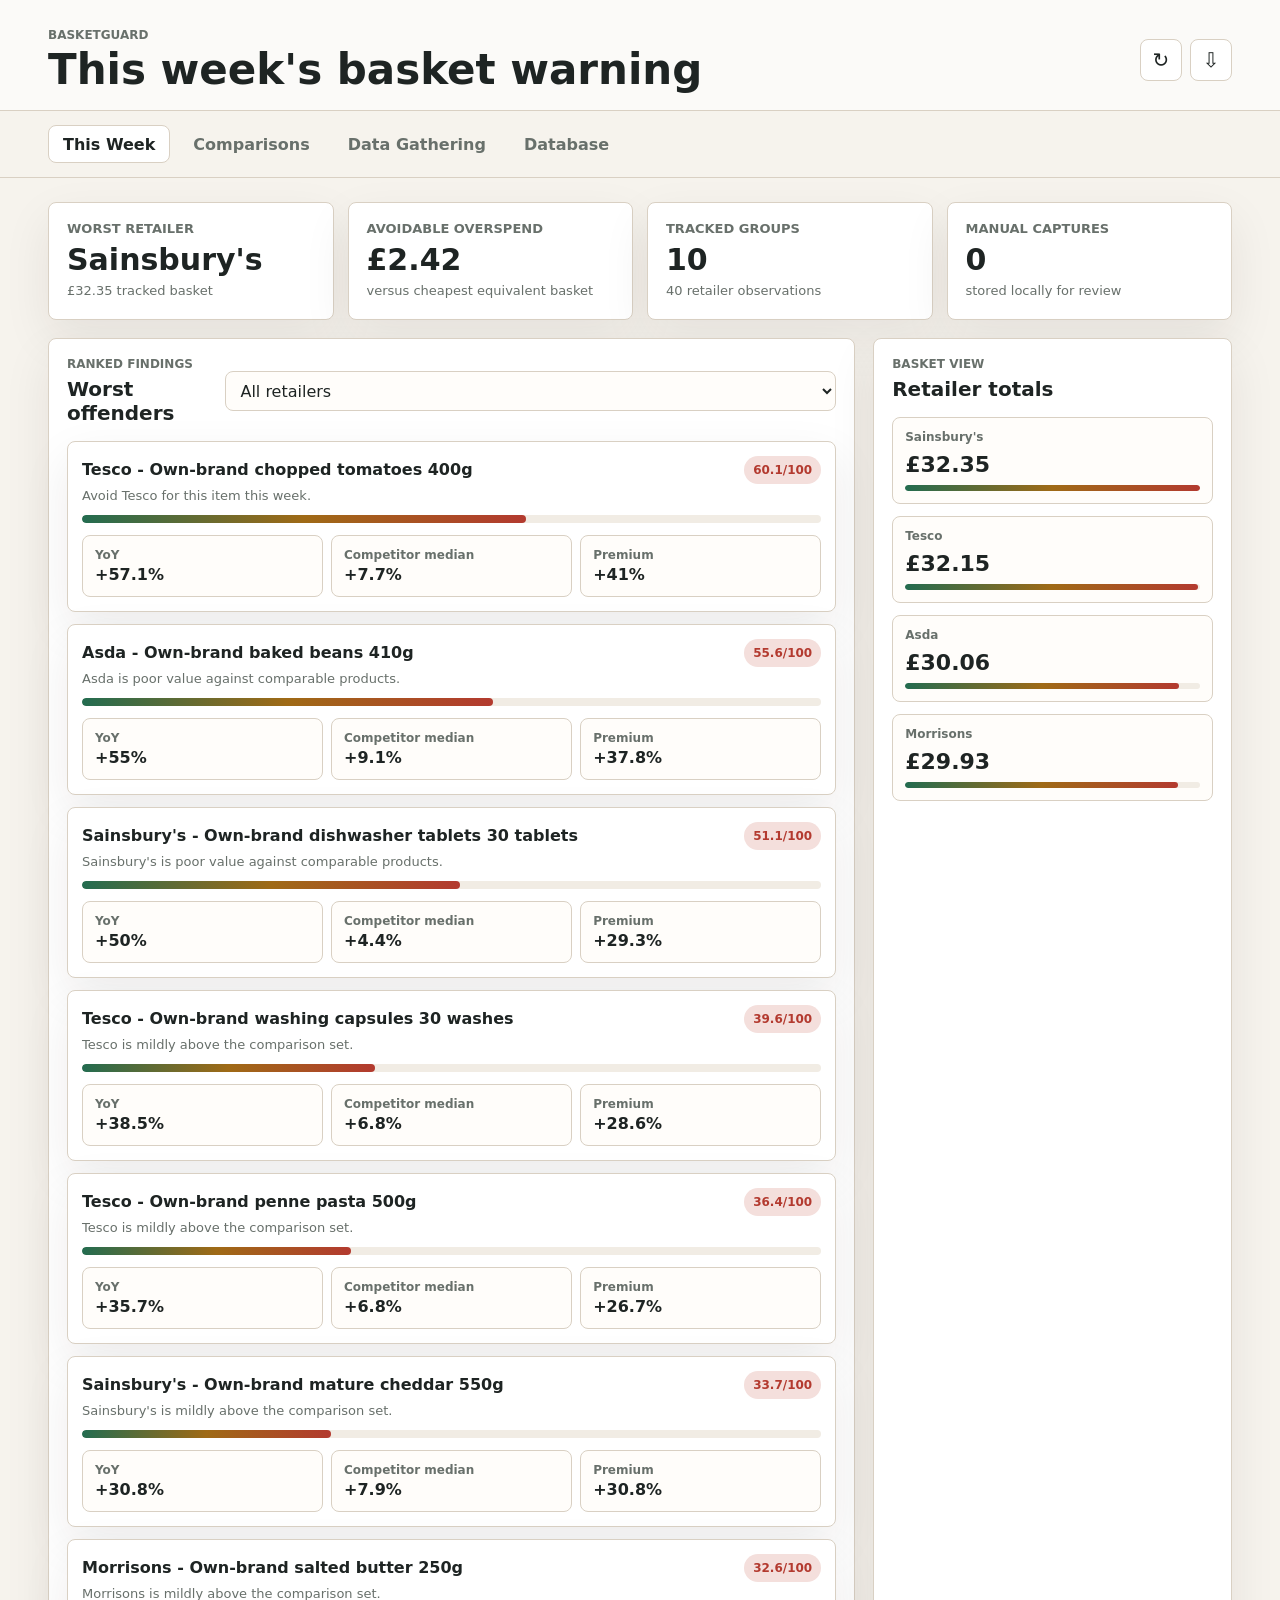
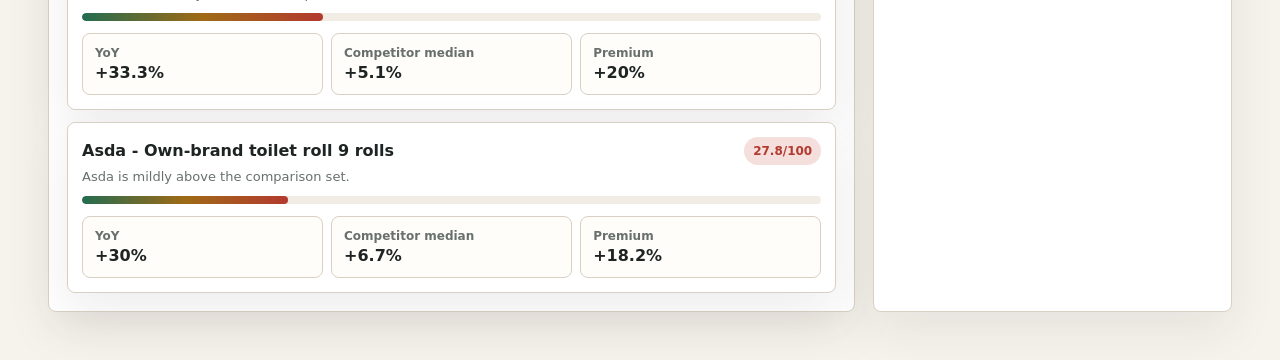
==== apps/web/index.html @ aac9eff2 "Initial BasketGuard prototype" ====
<!doctype html>
<html lang="en">
  <head>
    <meta charset="utf-8" />
    <meta name="viewport" content="width=device-width, initial-scale=1" />
    <title>BasketGuard</title>
    <link rel="stylesheet" href="./styles.css" />
  </head>
  <body>
    <header class="app-header">
      <div>
        <p class="eyebrow">BasketGuard</p>
        <h1>This week's basket warning</h1>
      </div>
      <div class="header-actions" aria-label="Dashboard actions">
        <button class="icon-button" id="refreshButton" type="button" title="Refresh data" aria-label="Refresh data">↻</button>
        <button class="icon-button" id="exportButton" type="button" title="Export manual observations" aria-label="Export manual observations">⇩</button>
      </div>
    </header>

    <nav class="tabs" aria-label="Primary views">
      <button class="tab is-active" type="button" data-view="overview">This Week</button>
      <button class="tab" type="button" data-view="comparisons">Comparisons</button>
      <button class="tab" type="button" data-view="gathering">Data Gathering</button>
      <button class="tab" type="button" data-view="database">Database</button>
    </nav>

    <main>
      <section class="view is-active" id="overview" aria-labelledby="overviewTitle">
        <div class="summary-grid">
          <article class="metric-panel">
            <span class="metric-label">Worst retailer</span>
            <strong id="worstRetailer">-</strong>
            <span id="worstRetailerDetail">-</span>
          </article>
          <article class="metric-panel">
            <span class="metric-label">Avoidable overspend</span>
            <strong id="avoidableOverspend">-</strong>
            <span>versus cheapest equivalent basket</span>
          </article>
          <article class="metric-panel">
            <span class="metric-label">Tracked groups</span>
            <strong id="trackedGroups">-</strong>
            <span id="observationCoverage">-</span>
          </article>
          <article class="metric-panel">
            <span class="metric-label">Manual captures</span>
            <strong id="manualCaptureCount">0</strong>
            <span>stored locally for review</span>
          </article>
        </div>

        <div class="content-grid">
          <section class="panel large-panel" aria-labelledby="overviewTitle">
            <div class="panel-heading">
              <div>
                <p class="eyebrow">Ranked findings</p>
                <h2 id="overviewTitle">Worst offenders</h2>
              </div>
              <select id="retailerFilter" aria-label="Filter retailer">
                <option value="all">All retailers</option>
              </select>
            </div>
            <div id="offenderList" class="offender-list"></div>
          </section>

          <aside class="panel" aria-labelledby="retailerTitle">
            <div class="panel-heading">
              <div>
                <p class="eyebrow">Basket view</p>
                <h2 id="retailerTitle">Retailer totals</h2>
              </div>
            </div>
            <div id="retailerTotals" class="retailer-totals"></div>
          </aside>
        </div>
      </section>

      <section class="view" id="comparisons" aria-labelledby="comparisonTitle">
        <section class="panel">
          <div class="panel-heading">
            <div>
              <p class="eyebrow">Equivalent products</p>
              <h2 id="comparisonTitle">Comparison detail</h2>
            </div>
            <select id="groupSelect" aria-label="Choose product group"></select>
          </div>
          <div class="comparison-split">
            <div id="groupEvidence" class="evidence-stack"></div>
            <div class="table-wrap">
              <table>
                <thead>
                  <tr>
                    <th>Retailer</th>
                    <th>Product</th>
                    <th>Current</th>
                    <th>Unit</th>
                    <th>YoY</th>
                    <th>Premium</th>
                    <th>Score</th>
                    <th>Verdict</th>
                  </tr>
                </thead>
                <tbody id="comparisonRows"></tbody>
              </table>
            </div>
          </div>
        </section>
      </section>

      <section class="view" id="gathering" aria-labelledby="gatheringTitle">
        <div class="content-grid">
          <section class="panel large-panel">
            <div class="panel-heading">
              <div>
                <p class="eyebrow">Manual capture</p>
                <h2 id="gatheringTitle">New price observation</h2>
              </div>
              <span class="status-pill">Local draft</span>
            </div>
            <form id="captureForm" class="capture-form">
              <label>
                Retailer
                <select name="retailer" required></select>
              </label>
              <label>
                Product group
                <select name="groupSlug" required></select>
              </label>
              <label class="span-2">
                Product name
                <input name="productName" type="text" required placeholder="Tesco Chopped Tomatoes 400G" />
              </label>
              <label>
                Shelf price
                <input name="shelfPrice" type="number" min="0" step="0.01" required placeholder="0.55" />
              </label>
              <label>
                Loyalty price
                <input name="loyaltyPrice" type="number" min="0" step="0.01" placeholder="0.50" />
              </label>
              <label>
                Unit price
                <input name="unitPrice" type="number" min="0" step="0.0001" required placeholder="1.375" />
              </label>
              <label>
                Unit basis
                <select name="unitBasis" required>
                  <option value="kg">kg</option>
                  <option value="litre">litre</option>
                  <option value="roll">roll</option>
                  <option value="wash">wash</option>
                  <option value="tablet">tablet</option>
                </select>
              </label>
              <label>
                Pack size value
                <input name="packSizeValue" type="number" min="0" step="0.0001" required placeholder="400" />
              </label>
              <label>
                Pack size unit
                <input name="packSizeUnit" type="text" required placeholder="g" />
              </label>
              <label>
                External product ID
                <input name="externalProductId" type="text" placeholder="123456789" />
              </label>
              <label>
                Postcode context
                <input name="postcodeContext" type="text" placeholder="SW London" />
              </label>
              <label class="span-2">
                Product URL
                <input name="url" type="url" placeholder="https://www.example.com/product" />
              </label>
              <label class="span-2">
                Promotion text
                <input name="promotionText" type="text" placeholder="Clubcard price, Nectar price, rollback" />
              </label>
              <div class="form-actions span-2">
                <button class="primary-button" type="submit">Add observation</button>
                <button class="secondary-button" id="clearFormButton" type="button">Clear</button>
              </div>
            </form>
          </section>

          <aside class="panel">
            <div class="panel-heading">
              <div>
                <p class="eyebrow">Collection queue</p>
                <h2>Capture status</h2>
              </div>
            </div>
            <div id="captureSummary" class="capture-summary"></div>
            <textarea id="exportPreview" readonly aria-label="Manual observation export"></textarea>
          </aside>
        </div>

        <section class="panel">
          <div class="panel-heading">
            <div>
              <p class="eyebrow">Stored drafts</p>
              <h2>Manual observations</h2>
            </div>
            <button class="secondary-button danger" id="clearCapturesButton" type="button">Clear drafts</button>
          </div>
          <div id="manualObservationList" class="manual-list"></div>
        </section>
      </section>

      <section class="view" id="database" aria-labelledby="databaseTitle">
        <section class="panel">
          <div class="panel-heading">
            <div>
              <p class="eyebrow">PostgreSQL model</p>
              <h2 id="databaseTitle">Data gathering database</h2>
            </div>
          </div>
          <div class="schema-grid" id="schemaGrid"></div>
        </section>
      </section>
    </main>

    <template id="offenderTemplate">
      <article class="offender-card">
        <div>
          <div class="offender-title-row">
            <strong class="offender-title"></strong>
            <span class="score-pill"></span>
          </div>
          <p class="offender-meta"></p>
        </div>
        <div class="score-bar" aria-hidden="true"><span></span></div>
        <dl class="evidence-line"></dl>
      </article>
    </template>

    <script src="./app.js"></script>
  </body>
</html>
---- apps/web/styles.css ----
:root {
  --bg: #f6f3ed;
  --surface: #ffffff;
  --surface-muted: #f1ece4;
  --text: #1e2423;
  --muted: #68706b;
  --line: #d9d0c3;
  --green: #236c50;
  --green-soft: #dcebe3;
  --red: #b33a2f;
  --red-soft: #f4dfdc;
  --amber: #9f6a16;
  --amber-soft: #f5e8cf;
  --blue: #285f8f;
  --blue-soft: #dfeaf2;
  --shadow: 0 18px 48px rgba(34, 31, 26, 0.08);
  font-family:
    Inter, ui-sans-serif, system-ui, -apple-system, BlinkMacSystemFont, "Segoe UI",
    sans-serif;
}

* {
  box-sizing: border-box;
}

body {
  margin: 0;
  min-width: 320px;
  background: var(--bg);
  color: var(--text);
}

button,
input,
select,
textarea {
  font: inherit;
}

button {
  cursor: pointer;
}

.app-header {
  display: flex;
  align-items: center;
  justify-content: space-between;
  gap: 24px;
  padding: 28px clamp(16px, 4vw, 48px) 18px;
  border-bottom: 1px solid var(--line);
  background: rgba(255, 255, 255, 0.62);
}

h1,
h2,
p {
  margin: 0;
}

h1 {
  font-size: 42px;
  line-height: 1.05;
  letter-spacing: 0;
}

h2 {
  font-size: 20px;
  line-height: 1.2;
  letter-spacing: 0;
}

.eyebrow {
  margin-bottom: 6px;
  color: var(--muted);
  font-size: 12px;
  font-weight: 800;
  letter-spacing: 0;
  text-transform: uppercase;
}

.header-actions {
  display: flex;
  gap: 8px;
}

.icon-button {
  width: 42px;
  height: 42px;
  border: 1px solid var(--line);
  border-radius: 8px;
  background: var(--surface);
  color: var(--text);
  font-size: 20px;
  line-height: 1;
}

.tabs {
  display: flex;
  gap: 8px;
  overflow-x: auto;
  padding: 14px clamp(16px, 4vw, 48px);
  border-bottom: 1px solid var(--line);
  background: var(--bg);
}

.tab {
  min-height: 38px;
  padding: 0 14px;
  border: 1px solid transparent;
  border-radius: 8px;
  background: transparent;
  color: var(--muted);
  font-weight: 700;
  white-space: nowrap;
}

.tab.is-active {
  border-color: var(--line);
  background: var(--surface);
  color: var(--text);
}

main {
  padding: 24px clamp(16px, 4vw, 48px) 48px;
}

.view {
  display: none;
}

.view.is-active {
  display: block;
}

.summary-grid {
  display: grid;
  grid-template-columns: repeat(4, minmax(0, 1fr));
  gap: 14px;
  margin-bottom: 18px;
}

.metric-panel,
.panel,
.offender-card {
  border: 1px solid var(--line);
  border-radius: 8px;
  background: var(--surface);
  box-shadow: var(--shadow);
}

.metric-panel {
  display: grid;
  gap: 6px;
  min-height: 118px;
  padding: 18px;
}

.metric-panel strong {
  font-size: 30px;
  line-height: 1;
}

.metric-label,
.metric-panel span:last-child {
  color: var(--muted);
  font-size: 13px;
}

.metric-label {
  font-weight: 800;
  text-transform: uppercase;
}

.content-grid {
  display: grid;
  grid-template-columns: minmax(0, 1.8fr) minmax(280px, 0.8fr);
  gap: 18px;
}

.panel {
  padding: 18px;
}

.large-panel {
  min-width: 0;
}

.panel-heading {
  display: flex;
  align-items: center;
  justify-content: space-between;
  gap: 16px;
  margin-bottom: 16px;
}

select,
input,
textarea {
  width: 100%;
  min-height: 40px;
  border: 1px solid var(--line);
  border-radius: 8px;
  background: #fffdfa;
  color: var(--text);
  padding: 8px 10px;
}

textarea {
  min-height: 230px;
  resize: vertical;
  font-family: ui-monospace, "Cascadia Code", Consolas, monospace;
  font-size: 12px;
  line-height: 1.45;
}

.offender-list,
.retailer-totals,
.evidence-stack,
.manual-list,
.capture-summary {
  display: grid;
  gap: 12px;
}

.offender-card {
  display: grid;
  gap: 12px;
  padding: 14px;
}

.offender-title-row {
  display: flex;
  align-items: center;
  justify-content: space-between;
  gap: 12px;
}

.offender-title {
  font-size: 16px;
  line-height: 1.3;
}

.offender-meta {
  margin-top: 4px;
  color: var(--muted);
  font-size: 13px;
}

.score-pill,
.status-pill,
.verdict-pill {
  display: inline-flex;
  align-items: center;
  justify-content: center;
  min-height: 28px;
  padding: 4px 9px;
  border-radius: 999px;
  font-size: 12px;
  font-weight: 800;
  white-space: nowrap;
}

.score-pill {
  background: var(--red-soft);
  color: var(--red);
}

.status-pill {
  background: var(--blue-soft);
  color: var(--blue);
}

.verdict-pill.watch {
  background: var(--amber-soft);
  color: var(--amber);
}

.verdict-pill.avoid {
  background: var(--red-soft);
  color: var(--red);
}

.verdict-pill.normal {
  background: var(--green-soft);
  color: var(--green);
}

.score-bar {
  width: 100%;
  height: 8px;
  overflow: hidden;
  border-radius: 999px;
  background: var(--surface-muted);
}

.score-bar span {
  display: block;
  width: var(--score-width, 0%);
  height: 100%;
  border-radius: inherit;
  background: linear-gradient(90deg, var(--green), var(--amber), var(--red));
}

.evidence-line {
  display: grid;
  grid-template-columns: repeat(3, minmax(0, 1fr));
  gap: 8px;
  margin: 0;
}

.evidence-line div,
.retailer-total,
.evidence-card,
.schema-card,
.manual-item {
  border: 1px solid var(--line);
  border-radius: 8px;
  background: #fffdfa;
  padding: 12px;
}

.evidence-line dt,
.retailer-total span,
.evidence-card span,
.schema-card span,
.manual-item span {
  display: block;
  color: var(--muted);
  font-size: 12px;
  font-weight: 700;
}

.evidence-line dd {
  margin: 3px 0 0;
  font-weight: 800;
}

.retailer-total {
  display: grid;
  gap: 8px;
}

.retailer-total strong {
  font-size: 22px;
}

.retailer-total .score-bar {
  height: 6px;
}

.comparison-split {
  display: grid;
  grid-template-columns: minmax(240px, 0.45fr) minmax(0, 1fr);
  gap: 18px;
}

.table-wrap {
  overflow-x: auto;
}

table {
  width: 100%;
  min-width: 820px;
  border-collapse: collapse;
}

th,
td {
  padding: 11px 10px;
  border-bottom: 1px solid var(--line);
  text-align: left;
  vertical-align: top;
}

th {
  color: var(--muted);
  font-size: 12px;
  text-transform: uppercase;
}

td {
  font-size: 14px;
}

.capture-form {
  display: grid;
  grid-template-columns: repeat(2, minmax(0, 1fr));
  gap: 14px;
}

label {
  display: grid;
  gap: 6px;
  color: var(--muted);
  font-size: 13px;
  font-weight: 700;
}

.span-2 {
  grid-column: span 2;
}

.form-actions {
  display: flex;
  gap: 10px;
}

.primary-button,
.secondary-button {
  min-height: 40px;
  border-radius: 8px;
  padding: 0 14px;
  font-weight: 800;
}

.primary-button {
  border: 1px solid var(--green);
  background: var(--green);
  color: white;
}

.secondary-button {
  border: 1px solid var(--line);
  background: var(--surface);
  color: var(--text);
}

.danger {
  color: var(--red);
}

.schema-grid {
  display: grid;
  grid-template-columns: repeat(3, minmax(0, 1fr));
  gap: 14px;
}

.schema-card {
  display: grid;
  gap: 8px;
}

.schema-card strong {
  font-size: 16px;
}

.schema-card code {
  color: var(--blue);
  font-size: 12px;
}

.manual-item {
  display: grid;
  gap: 6px;
}

@media (max-width: 1040px) {
  .summary-grid,
  .schema-grid {
    grid-template-columns: repeat(2, minmax(0, 1fr));
  }

  .content-grid,
  .comparison-split {
    grid-template-columns: 1fr;
  }
}

@media (max-width: 640px) {
  h1 {
    font-size: 30px;
  }

  .app-header {
    align-items: flex-start;
    flex-direction: column;
  }

  .summary-grid,
  .schema-grid,
  .capture-form,
  .evidence-line {
    grid-template-columns: 1fr;
  }

  .span-2 {
    grid-column: span 1;
  }

  .panel-heading,
  .offender-title-row,
  .form-actions {
    align-items: stretch;
    flex-direction: column;
  }
}
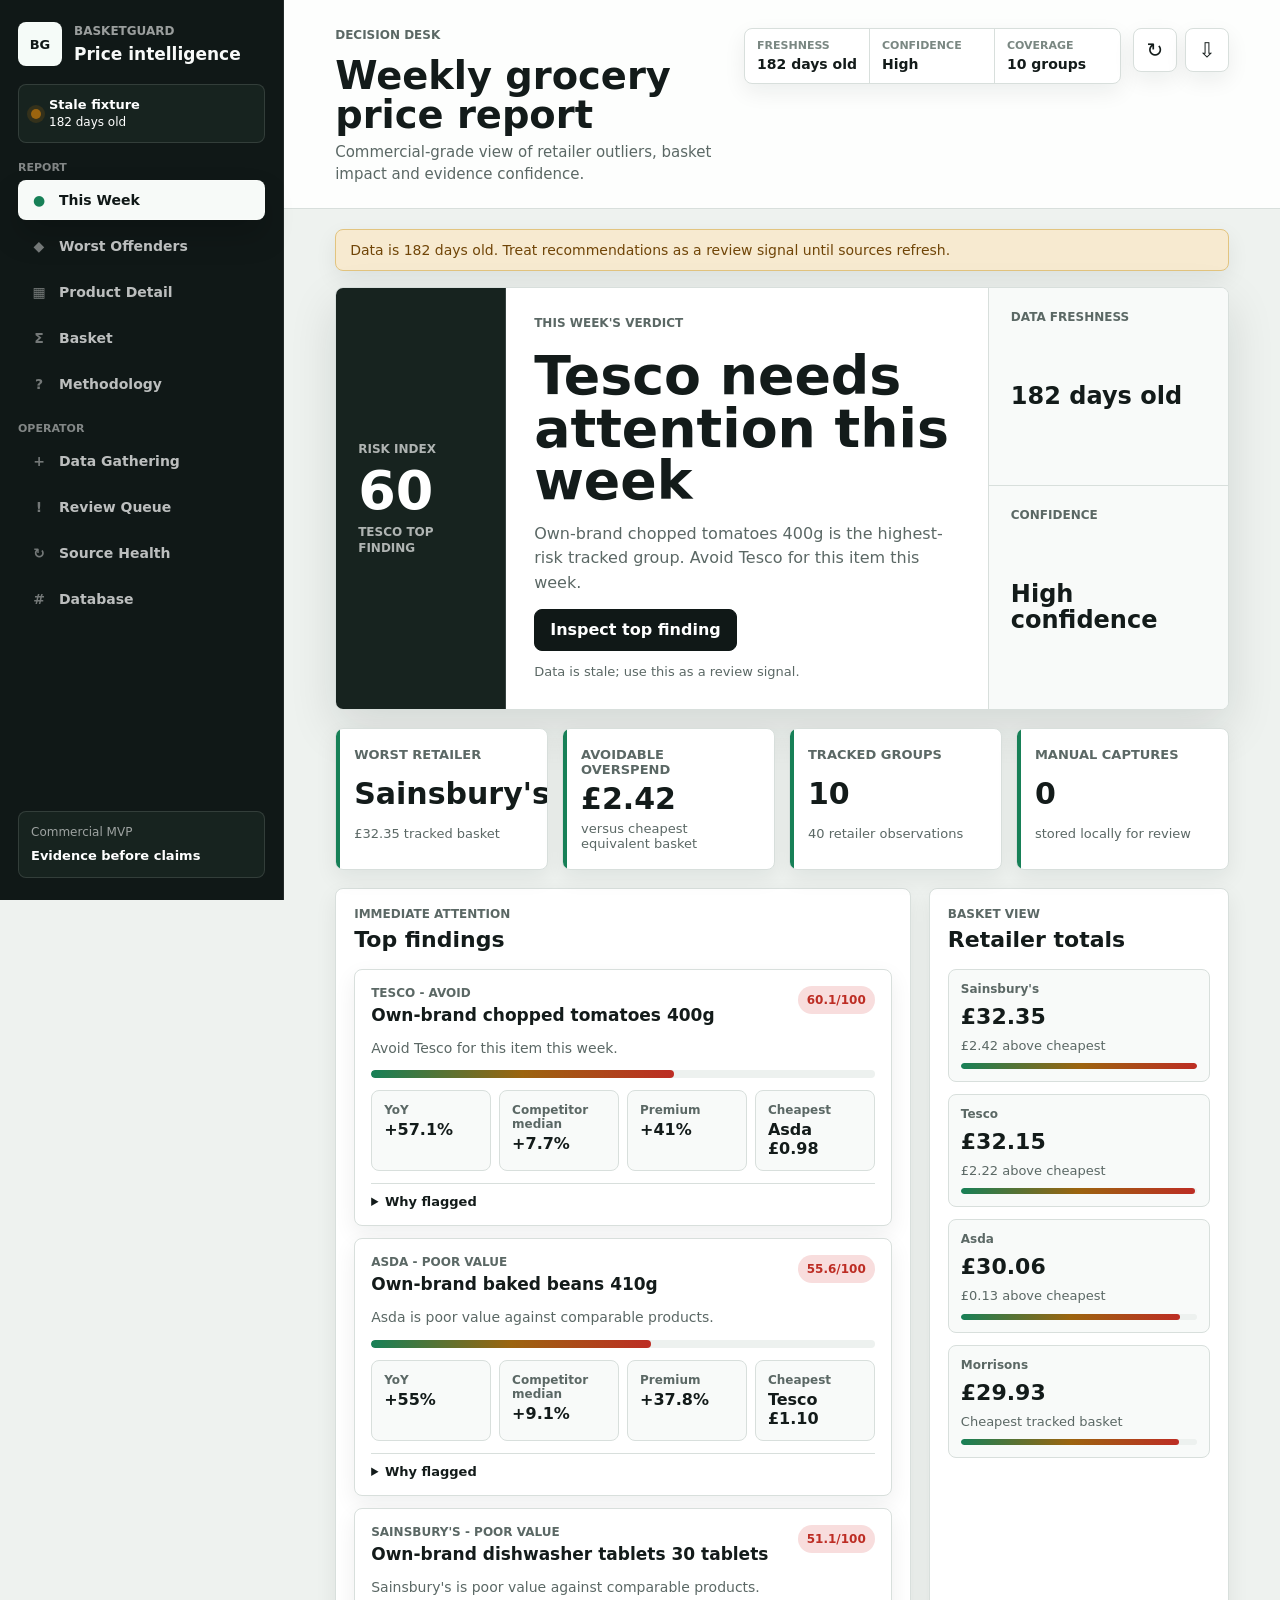
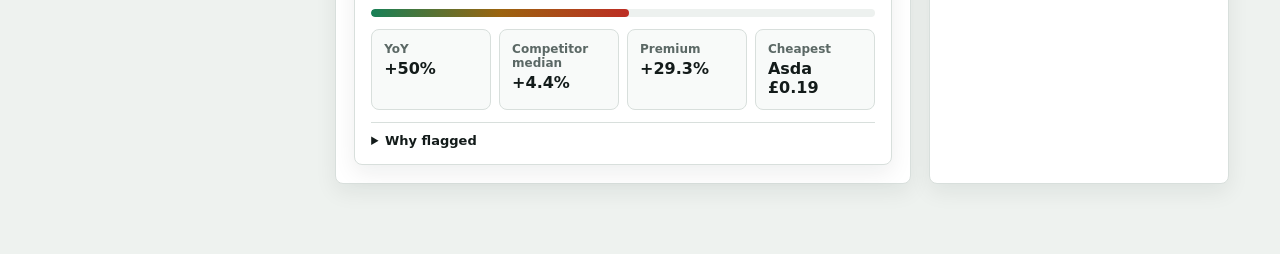
==== commit 47cc2ff1: "BAS-80 professionalise MVP web UI" ====
--- a/apps/web/index.html
+++ b/apps/web/index.html
@@ -7,231 +7,445 @@
     <link rel="stylesheet" href="./styles.css" />
   </head>
   <body>
-    <header class="app-header">
-      <div>
-        <p class="eyebrow">BasketGuard</p>
-        <h1>This week's basket warning</h1>
-      </div>
-      <div class="header-actions" aria-label="Dashboard actions">
-        <button class="icon-button" id="refreshButton" type="button" title="Refresh data" aria-label="Refresh data">↻</button>
-        <button class="icon-button" id="exportButton" type="button" title="Export manual observations" aria-label="Export manual observations">⇩</button>
-      </div>
-    </header>
-
-    <nav class="tabs" aria-label="Primary views">
-      <button class="tab is-active" type="button" data-view="overview">This Week</button>
-      <button class="tab" type="button" data-view="comparisons">Comparisons</button>
-      <button class="tab" type="button" data-view="gathering">Data Gathering</button>
-      <button class="tab" type="button" data-view="database">Database</button>
-    </nav>
-
-    <main>
-      <section class="view is-active" id="overview" aria-labelledby="overviewTitle">
-        <div class="summary-grid">
-          <article class="metric-panel">
-            <span class="metric-label">Worst retailer</span>
-            <strong id="worstRetailer">-</strong>
-            <span id="worstRetailerDetail">-</span>
-          </article>
-          <article class="metric-panel">
-            <span class="metric-label">Avoidable overspend</span>
-            <strong id="avoidableOverspend">-</strong>
-            <span>versus cheapest equivalent basket</span>
-          </article>
-          <article class="metric-panel">
-            <span class="metric-label">Tracked groups</span>
-            <strong id="trackedGroups">-</strong>
-            <span id="observationCoverage">-</span>
-          </article>
-          <article class="metric-panel">
-            <span class="metric-label">Manual captures</span>
-            <strong id="manualCaptureCount">0</strong>
-            <span>stored locally for review</span>
-          </article>
+    <div class="app-shell">
+      <aside class="side-rail" aria-label="BasketGuard navigation">
+        <div class="rail-brand">
+          <span class="brand-mark" aria-hidden="true">BG</span>
+          <div>
+            <p class="eyebrow">BasketGuard</p>
+            <strong>Price intelligence</strong>
+          </div>
         </div>
 
-        <div class="content-grid">
-          <section class="panel large-panel" aria-labelledby="overviewTitle">
+        <div class="rail-status" aria-label="Current report state">
+          <span class="status-dot" aria-hidden="true"></span>
+          <div>
+            <strong id="railStatusLabel">Fixture report</strong>
+            <span id="railStatusDetail">Loading evidence</span>
+          </div>
+        </div>
+
+        <nav class="nav-shell">
+          <div class="nav-group" aria-label="Consumer report views" role="tablist">
+            <span class="nav-label">Report</span>
+            <button class="tab is-active" type="button" role="tab" data-view="overview" aria-controls="overview" aria-selected="true"><span aria-hidden="true">●</span> This Week</button>
+            <button class="tab" type="button" role="tab" data-view="offenders" aria-controls="offenders" aria-selected="false"><span aria-hidden="true">◆</span> Worst Offenders</button>
+            <button class="tab" type="button" role="tab" data-view="comparisons" aria-controls="comparisons" aria-selected="false"><span aria-hidden="true">▦</span> Product Detail</button>
+            <button class="tab" type="button" role="tab" data-view="basket" aria-controls="basket" aria-selected="false"><span aria-hidden="true">Σ</span> Basket</button>
+            <button class="tab" type="button" role="tab" data-view="methodology" aria-controls="methodology" aria-selected="false"><span aria-hidden="true">?</span> Methodology</button>
+          </div>
+          <div class="nav-group operator-nav" aria-label="Operator views" role="tablist">
+            <span class="nav-label">Operator</span>
+            <button class="tab" type="button" role="tab" data-view="gathering" aria-controls="gathering" aria-selected="false"><span aria-hidden="true">+</span> Data Gathering</button>
+            <button class="tab" type="button" role="tab" data-view="review" aria-controls="review" aria-selected="false"><span aria-hidden="true">!</span> Review Queue</button>
+            <button class="tab" type="button" role="tab" data-view="health" aria-controls="health" aria-selected="false"><span aria-hidden="true">↻</span> Source Health</button>
+            <button class="tab" type="button" role="tab" data-view="database" aria-controls="database" aria-selected="false"><span aria-hidden="true">#</span> Database</button>
+          </div>
+        </nav>
+
+        <div class="rail-footer">
+          <span>Commercial MVP</span>
+          <strong>Evidence before claims</strong>
+        </div>
+      </aside>
+
+      <div class="workspace">
+        <header class="app-header">
+          <div class="page-title">
+            <p class="eyebrow">Decision desk</p>
+            <h1>Weekly grocery price report</h1>
+            <p>Commercial-grade view of retailer outliers, basket impact and evidence confidence.</p>
+          </div>
+          <div class="header-command">
+            <div class="header-metrics" aria-label="Report summary">
+              <div>
+                <span>Freshness</span>
+                <strong id="headerFreshness">-</strong>
+              </div>
+              <div>
+                <span>Confidence</span>
+                <strong id="headerConfidence">-</strong>
+              </div>
+              <div>
+                <span>Coverage</span>
+                <strong id="headerCoverage">-</strong>
+              </div>
+            </div>
+            <div class="header-actions" aria-label="Dashboard actions">
+              <button class="icon-button" id="refreshButton" type="button" title="Refresh data" aria-label="Refresh data">
+                <span aria-hidden="true">&#8635;</span>
+              </button>
+              <button
+                class="icon-button"
+                id="exportButton"
+                type="button"
+                title="Export manual observations"
+                aria-label="Export manual observations"
+              >
+                <span aria-hidden="true">&#8681;</span>
+              </button>
+            </div>
+          </div>
+        </header>
+
+      <main>
+        <div id="statusBanner" class="status-banner" role="status"></div>
+
+        <section class="view is-active" id="overview" aria-labelledby="overviewTitle">
+          <section class="verdict-panel" aria-labelledby="overviewTitle">
+            <div class="risk-gauge" aria-label="Top finding risk score">
+              <span class="risk-label">Risk index</span>
+              <strong id="riskIndex">-</strong>
+              <span id="riskIndexDetail">Loading top finding</span>
+            </div>
+            <div class="verdict-copy">
+              <p class="eyebrow">This week's verdict</p>
+              <h2 id="overviewTitle"><span id="weeklyVerdict">Loading report</span></h2>
+              <p id="weeklyVerdictDetail" class="lede">Checking the latest fixture-backed price observations.</p>
+              <div class="verdict-actions">
+                <button class="primary-button" id="inspectTopFindingButton" type="button">Inspect top finding</button>
+                <span id="verdictCaveat" class="small-note">Evidence-backed comparison across tracked groups.</span>
+              </div>
+            </div>
+            <div class="verdict-aside" aria-label="Report evidence summary">
+              <div>
+                <span>Data freshness</span>
+                <strong id="dataFreshness">-</strong>
+              </div>
+              <div>
+                <span>Confidence</span>
+                <strong id="confidenceBand">-</strong>
+              </div>
+            </div>
+          </section>
+
+          <div class="summary-grid">
+            <article class="metric-panel">
+              <span class="metric-label">Worst retailer</span>
+              <strong id="worstRetailer">-</strong>
+              <span id="worstRetailerDetail">-</span>
+            </article>
+            <article class="metric-panel">
+              <span class="metric-label">Avoidable overspend</span>
+              <strong id="avoidableOverspend">-</strong>
+              <span>versus cheapest equivalent basket</span>
+            </article>
+            <article class="metric-panel">
+              <span class="metric-label">Tracked groups</span>
+              <strong id="trackedGroups">-</strong>
+              <span id="observationCoverage">-</span>
+            </article>
+            <article class="metric-panel">
+              <span class="metric-label">Manual captures</span>
+              <strong id="manualCaptureCount">0</strong>
+              <span>stored locally for review</span>
+            </article>
+          </div>
+
+          <div class="content-grid">
+            <section class="panel large-panel" aria-labelledby="topFindingsTitle">
+              <div class="panel-heading">
+                <div>
+                  <p class="eyebrow">Immediate attention</p>
+                  <h2 id="topFindingsTitle">Top findings</h2>
+                </div>
+              </div>
+              <div id="topFindingsList" class="offender-list"></div>
+            </section>
+
+            <aside class="panel" aria-labelledby="retailerTitle">
+              <div class="panel-heading">
+                <div>
+                  <p class="eyebrow">Basket view</p>
+                  <h2 id="retailerTitle">Retailer totals</h2>
+                </div>
+              </div>
+              <div id="retailerTotals" class="retailer-totals"></div>
+            </aside>
+          </div>
+        </section>
+
+        <section class="view" id="offenders" aria-labelledby="offendersTitle">
+          <section class="panel">
             <div class="panel-heading">
               <div>
                 <p class="eyebrow">Ranked findings</p>
-                <h2 id="overviewTitle">Worst offenders</h2>
-              </div>
-              <select id="retailerFilter" aria-label="Filter retailer">
-                <option value="all">All retailers</option>
-              </select>
-            </div>
-            <div id="offenderList" class="offender-list"></div>
-          </section>
-
-          <aside class="panel" aria-labelledby="retailerTitle">
-            <div class="panel-heading">
-              <div>
-                <p class="eyebrow">Basket view</p>
-                <h2 id="retailerTitle">Retailer totals</h2>
-              </div>
-            </div>
-            <div id="retailerTotals" class="retailer-totals"></div>
-          </aside>
-        </div>
-      </section>
-
-      <section class="view" id="comparisons" aria-labelledby="comparisonTitle">
-        <section class="panel">
-          <div class="panel-heading">
-            <div>
-              <p class="eyebrow">Equivalent products</p>
-              <h2 id="comparisonTitle">Comparison detail</h2>
-            </div>
-            <select id="groupSelect" aria-label="Choose product group"></select>
-          </div>
-          <div class="comparison-split">
-            <div id="groupEvidence" class="evidence-stack"></div>
-            <div class="table-wrap">
-              <table>
-                <thead>
-                  <tr>
-                    <th>Retailer</th>
-                    <th>Product</th>
-                    <th>Current</th>
-                    <th>Unit</th>
-                    <th>YoY</th>
-                    <th>Premium</th>
-                    <th>Score</th>
-                    <th>Verdict</th>
-                  </tr>
-                </thead>
-                <tbody id="comparisonRows"></tbody>
-              </table>
-            </div>
-          </div>
-        </section>
-      </section>
-
-      <section class="view" id="gathering" aria-labelledby="gatheringTitle">
-        <div class="content-grid">
-          <section class="panel large-panel">
-            <div class="panel-heading">
-              <div>
-                <p class="eyebrow">Manual capture</p>
-                <h2 id="gatheringTitle">New price observation</h2>
-              </div>
-              <span class="status-pill">Local draft</span>
-            </div>
-            <form id="captureForm" class="capture-form">
-              <label>
-                Retailer
-                <select name="retailer" required></select>
-              </label>
-              <label>
-                Product group
-                <select name="groupSlug" required></select>
-              </label>
-              <label class="span-2">
-                Product name
-                <input name="productName" type="text" required placeholder="Tesco Chopped Tomatoes 400G" />
-              </label>
-              <label>
-                Shelf price
-                <input name="shelfPrice" type="number" min="0" step="0.01" required placeholder="0.55" />
-              </label>
-              <label>
-                Loyalty price
-                <input name="loyaltyPrice" type="number" min="0" step="0.01" placeholder="0.50" />
-              </label>
-              <label>
-                Unit price
-                <input name="unitPrice" type="number" min="0" step="0.0001" required placeholder="1.375" />
-              </label>
-              <label>
-                Unit basis
-                <select name="unitBasis" required>
-                  <option value="kg">kg</option>
-                  <option value="litre">litre</option>
-                  <option value="roll">roll</option>
-                  <option value="wash">wash</option>
-                  <option value="tablet">tablet</option>
+                <h2 id="offendersTitle">Worst offenders</h2>
+              </div>
+              <label class="compact-field">
+                <span>Retailer</span>
+                <select id="retailerFilter" aria-label="Filter retailer">
+                  <option value="all">All retailers</option>
                 </select>
               </label>
-              <label>
-                Pack size value
-                <input name="packSizeValue" type="number" min="0" step="0.0001" required placeholder="400" />
+            </div>
+            <div id="offenderList" class="offender-list"></div>
+          </section>
+        </section>
+
+        <section class="view" id="comparisons" aria-labelledby="comparisonTitle">
+          <section class="panel">
+            <div class="panel-heading">
+              <div>
+                <p class="eyebrow">Equivalent products</p>
+                <h2 id="comparisonTitle">Product detail</h2>
+              </div>
+              <label class="compact-field">
+                <span>Product group</span>
+                <select id="groupSelect" aria-label="Choose product group"></select>
               </label>
-              <label>
-                Pack size unit
-                <input name="packSizeUnit" type="text" required placeholder="g" />
-              </label>
-              <label>
-                External product ID
-                <input name="externalProductId" type="text" placeholder="123456789" />
-              </label>
-              <label>
-                Postcode context
-                <input name="postcodeContext" type="text" placeholder="SW London" />
-              </label>
-              <label class="span-2">
-                Product URL
-                <input name="url" type="url" placeholder="https://www.example.com/product" />
-              </label>
-              <label class="span-2">
-                Promotion text
-                <input name="promotionText" type="text" placeholder="Clubcard price, Nectar price, rollback" />
-              </label>
-              <div class="form-actions span-2">
-                <button class="primary-button" type="submit">Add observation</button>
-                <button class="secondary-button" id="clearFormButton" type="button">Clear</button>
-              </div>
-            </form>
-          </section>
-
-          <aside class="panel">
-            <div class="panel-heading">
-              <div>
-                <p class="eyebrow">Collection queue</p>
-                <h2>Capture status</h2>
-              </div>
-            </div>
-            <div id="captureSummary" class="capture-summary"></div>
-            <textarea id="exportPreview" readonly aria-label="Manual observation export"></textarea>
-          </aside>
-        </div>
-
-        <section class="panel">
-          <div class="panel-heading">
-            <div>
-              <p class="eyebrow">Stored drafts</p>
-              <h2>Manual observations</h2>
-            </div>
-            <button class="secondary-button danger" id="clearCapturesButton" type="button">Clear drafts</button>
-          </div>
-          <div id="manualObservationList" class="manual-list"></div>
-        </section>
-      </section>
-
-      <section class="view" id="database" aria-labelledby="databaseTitle">
-        <section class="panel">
-          <div class="panel-heading">
-            <div>
-              <p class="eyebrow">PostgreSQL model</p>
-              <h2 id="databaseTitle">Data gathering database</h2>
-            </div>
-          </div>
-          <div class="schema-grid" id="schemaGrid"></div>
-        </section>
-      </section>
-    </main>
+            </div>
+            <div class="comparison-split">
+              <div class="detail-stack">
+                <div id="groupSummary" class="detail-summary"></div>
+                <div id="groupEvidence" class="evidence-stack"></div>
+              </div>
+              <div class="table-wrap">
+                <table>
+                  <thead>
+                    <tr>
+                      <th>Retailer</th>
+                      <th>Product</th>
+                      <th>Shelf</th>
+                      <th>Pack</th>
+                      <th>Unit</th>
+                      <th>Loyalty</th>
+                      <th>YoY</th>
+                      <th>Premium</th>
+                      <th>Score</th>
+                      <th>Verdict</th>
+                    </tr>
+                  </thead>
+                  <tbody id="comparisonRows"></tbody>
+                </table>
+              </div>
+            </div>
+          </section>
+        </section>
+
+        <section class="view" id="basket" aria-labelledby="basketTitle">
+          <div class="content-grid">
+            <section class="panel large-panel">
+              <div class="panel-heading">
+                <div>
+                  <p class="eyebrow">Tracked basket</p>
+                  <h2 id="basketTitle">Basket comparison</h2>
+                </div>
+              </div>
+              <div id="basketRoute" class="route-stack"></div>
+              <div class="table-wrap compact-table">
+                <table>
+                  <thead>
+                    <tr>
+                      <th>Retailer</th>
+                      <th>Coverage</th>
+                      <th>Missing groups</th>
+                      <th>Basket total</th>
+                      <th>Caveat</th>
+                    </tr>
+                  </thead>
+                  <tbody id="basketCoverageRows"></tbody>
+                </table>
+              </div>
+            </section>
+            <aside class="panel">
+              <div class="panel-heading">
+                <div>
+                  <p class="eyebrow">Retailer totals</p>
+                  <h2>All retailers</h2>
+                </div>
+              </div>
+              <div id="basketRetailerTotals" class="retailer-totals"></div>
+            </aside>
+          </div>
+        </section>
+
+        <section class="view" id="methodology" aria-labelledby="methodologyTitle">
+          <section class="panel">
+            <div class="panel-heading">
+              <div>
+                <p class="eyebrow">Trust model</p>
+                <h2 id="methodologyTitle">Methodology</h2>
+              </div>
+            </div>
+            <div class="method-grid">
+              <article class="method-card">
+                <strong>Comparable products first</strong>
+                <p>BasketGuard compares products inside defined equivalence groups, not broad supermarket categories.</p>
+              </article>
+              <article class="method-card">
+                <strong>Unit price is the anchor</strong>
+                <p>Shelf price, pack size and unit basis stay visible so large packs and loyalty pricing do not hide the comparison.</p>
+              </article>
+              <article class="method-card">
+                <strong>Scores need evidence</strong>
+                <p>Offender scores combine retailer-specific movement and current premium, then show the evidence behind the verdict.</p>
+              </article>
+              <article class="method-card">
+                <strong>Caveats stay visible</strong>
+                <p>Missing, stale or low-confidence data should reduce certainty instead of becoming a stronger claim.</p>
+              </article>
+            </div>
+          </section>
+        </section>
+
+        <section class="view" id="gathering" aria-labelledby="gatheringTitle">
+          <div class="content-grid">
+            <section class="panel large-panel">
+              <div class="panel-heading">
+                <div>
+                  <p class="eyebrow">Manual capture</p>
+                  <h2 id="gatheringTitle">New price observation</h2>
+                </div>
+                <span class="status-pill info">Local draft</span>
+              </div>
+              <form id="captureForm" class="capture-form">
+                <label>
+                  Retailer
+                  <select name="retailer" required></select>
+                </label>
+                <label>
+                  Product group
+                  <select name="groupSlug" required></select>
+                </label>
+                <label class="span-2">
+                  Product name
+                  <input name="productName" type="text" required placeholder="Tesco Chopped Tomatoes 400G" />
+                </label>
+                <label>
+                  Shelf price
+                  <input name="shelfPrice" type="number" min="0" step="0.01" required placeholder="0.55" />
+                </label>
+                <label>
+                  Loyalty price
+                  <input name="loyaltyPrice" type="number" min="0" step="0.01" placeholder="0.50" />
+                </label>
+                <label>
+                  Unit price
+                  <input name="unitPrice" type="number" min="0" step="0.0001" required placeholder="1.375" />
+                </label>
+                <label>
+                  Unit basis
+                  <select name="unitBasis" required>
+                    <option value="kg">kg</option>
+                    <option value="litre">litre</option>
+                    <option value="roll">roll</option>
+                    <option value="wash">wash</option>
+                    <option value="tablet">tablet</option>
+                  </select>
+                </label>
+                <label>
+                  Pack size value
+                  <input name="packSizeValue" type="number" min="0" step="0.0001" required placeholder="400" />
+                </label>
+                <label>
+                  Pack size unit
+                  <input name="packSizeUnit" type="text" required placeholder="g" />
+                </label>
+                <label>
+                  External product ID
+                  <input name="externalProductId" type="text" placeholder="123456789" />
+                </label>
+                <label>
+                  Postcode context
+                  <input name="postcodeContext" type="text" placeholder="SW London" />
+                </label>
+                <label class="span-2">
+                  Product URL
+                  <input name="url" type="url" placeholder="https://www.example.com/product" />
+                </label>
+                <label class="span-2">
+                  Promotion text
+                  <input name="promotionText" type="text" placeholder="Clubcard price, Nectar price, rollback" />
+                </label>
+                <div class="form-actions span-2">
+                  <button class="primary-button" type="submit">Add observation</button>
+                  <button class="secondary-button" id="clearFormButton" type="button">Clear</button>
+                </div>
+              </form>
+            </section>
+
+            <aside class="panel">
+              <div class="panel-heading">
+                <div>
+                  <p class="eyebrow">Collection queue</p>
+                  <h2>Capture status</h2>
+                </div>
+              </div>
+              <div id="captureSummary" class="capture-summary"></div>
+              <textarea id="exportPreview" readonly aria-label="Manual observation export"></textarea>
+            </aside>
+          </div>
+
+          <section class="panel">
+            <div class="panel-heading">
+              <div>
+                <p class="eyebrow">Stored drafts</p>
+                <h2>Manual observations</h2>
+              </div>
+              <button class="secondary-button danger" id="clearCapturesButton" type="button">Clear drafts</button>
+            </div>
+            <div id="manualObservationList" class="manual-list"></div>
+          </section>
+        </section>
+
+        <section class="view" id="review" aria-labelledby="reviewTitle">
+          <section class="panel">
+            <div class="panel-heading">
+              <div>
+                <p class="eyebrow">Quality control</p>
+                <h2 id="reviewTitle">Review queue</h2>
+              </div>
+              <span class="status-pill normal">Fixture mode</span>
+            </div>
+            <div id="reviewQueueSummary" class="method-grid"></div>
+          </section>
+        </section>
+
+        <section class="view" id="health" aria-labelledby="healthTitle">
+          <section class="panel">
+            <div class="panel-heading">
+              <div>
+                <p class="eyebrow">Source operations</p>
+                <h2 id="healthTitle">Source health</h2>
+              </div>
+              <span id="sourceHealthStatus" class="status-pill info">Fixture-backed</span>
+            </div>
+            <div id="sourceHealthGrid" class="method-grid"></div>
+          </section>
+        </section>
+
+        <section class="view" id="database" aria-labelledby="databaseTitle">
+          <section class="panel">
+            <div class="panel-heading">
+              <div>
+                <p class="eyebrow">PostgreSQL model</p>
+                <h2 id="databaseTitle">Data gathering database</h2>
+              </div>
+            </div>
+            <div class="schema-grid" id="schemaGrid"></div>
+          </section>
+        </section>
+      </main>
+      </div>
+    </div>
 
     <template id="offenderTemplate">
       <article class="offender-card">
-        <div>
-          <div class="offender-title-row">
+        <div class="offender-title-row">
+          <div>
+            <span class="offender-retailer"></span>
             <strong class="offender-title"></strong>
-            <span class="score-pill"></span>
-          </div>
-          <p class="offender-meta"></p>
+          </div>
+          <span class="score-pill"></span>
         </div>
+        <p class="offender-meta"></p>
         <div class="score-bar" aria-hidden="true"><span></span></div>
         <dl class="evidence-line"></dl>
+        <details class="why-flagged">
+          <summary>Why flagged</summary>
+          <ul></ul>
+        </details>
       </article>
     </template>
 
--- a/apps/web/styles.css
+++ b/apps/web/styles.css
@@ -1,19 +1,29 @@
 :root {
-  --bg: #f6f3ed;
+  --bg: #eef2ef;
+  --rail: #101817;
+  --rail-2: #17231f;
   --surface: #ffffff;
-  --surface-muted: #f1ece4;
-  --text: #1e2423;
-  --muted: #68706b;
-  --line: #d9d0c3;
-  --green: #236c50;
-  --green-soft: #dcebe3;
-  --red: #b33a2f;
-  --red-soft: #f4dfdc;
-  --amber: #9f6a16;
-  --amber-soft: #f5e8cf;
-  --blue: #285f8f;
-  --blue-soft: #dfeaf2;
-  --shadow: 0 18px 48px rgba(34, 31, 26, 0.08);
+  --surface-raised: #f8faf9;
+  --surface-muted: #edf1ef;
+  --ink: #131b1a;
+  --muted: #5b6865;
+  --soft: #7a8782;
+  --line: #d8dfdc;
+  --line-strong: #b9c5c0;
+  --green: #178057;
+  --green-soft: #ddf2e8;
+  --red: #bd2d24;
+  --red-soft: #f8dddd;
+  --amber: #9b640f;
+  --amber-soft: #f7ead0;
+  --blue: #206f92;
+  --blue-soft: #dbeef5;
+  --violet: #5b5aa8;
+  --violet-soft: #e7e6f6;
+  --focus: #111827;
+  --shadow-sm: 0 8px 22px rgba(18, 27, 26, 0.07);
+  --shadow-md: 0 18px 48px rgba(18, 27, 26, 0.12);
+  --radius: 8px;
   font-family:
     Inter, ui-sans-serif, system-ui, -apple-system, BlinkMacSystemFont, "Segoe UI",
     sans-serif;
@@ -27,7 +37,7 @@
   margin: 0;
   min-width: 320px;
   background: var(--bg);
-  color: var(--text);
+  color: var(--ink);
 }
 
 button,
@@ -41,87 +51,320 @@
   cursor: pointer;
 }
 
+button:disabled {
+  cursor: not-allowed;
+  opacity: 0.62;
+}
+
+button:focus-visible,
+input:focus-visible,
+select:focus-visible,
+textarea:focus-visible,
+summary:focus-visible {
+  outline: 3px solid rgba(17, 24, 39, 0.25);
+  outline-offset: 2px;
+}
+
+h1,
+h2,
+h3,
+p {
+  margin: 0;
+}
+
+h1 {
+  font-size: clamp(28px, 3vw, 42px);
+  line-height: 1.02;
+  letter-spacing: 0;
+}
+
+h2 {
+  font-size: 22px;
+  line-height: 1.18;
+  letter-spacing: 0;
+}
+
+h3 {
+  font-size: 16px;
+  line-height: 1.3;
+  letter-spacing: 0;
+}
+
+.app-shell {
+  display: grid;
+  grid-template-columns: 284px minmax(0, 1fr);
+  min-height: 100vh;
+}
+
+.side-rail {
+  position: sticky;
+  top: 0;
+  display: grid;
+  grid-template-rows: auto auto 1fr auto;
+  gap: 18px;
+  height: 100vh;
+  padding: 22px 18px;
+  border-right: 1px solid rgba(255, 255, 255, 0.08);
+  background: var(--rail);
+  color: white;
+}
+
+.rail-brand {
+  display: flex;
+  align-items: center;
+  gap: 12px;
+  min-width: 0;
+}
+
+.brand-mark {
+  display: inline-flex;
+  align-items: center;
+  justify-content: center;
+  flex: 0 0 auto;
+  width: 44px;
+  height: 44px;
+  border: 1px solid rgba(255, 255, 255, 0.16);
+  border-radius: var(--radius);
+  background: #f5fbf8;
+  color: var(--rail);
+  font-size: 13px;
+  font-weight: 900;
+  letter-spacing: 0;
+}
+
+.rail-brand strong {
+  display: block;
+  overflow: hidden;
+  color: #f8faf9;
+  font-size: 17px;
+  line-height: 1.2;
+  text-overflow: ellipsis;
+  white-space: nowrap;
+}
+
+.eyebrow {
+  margin-bottom: 6px;
+  color: var(--muted);
+  font-size: 12px;
+  font-weight: 850;
+  letter-spacing: 0;
+  text-transform: uppercase;
+}
+
+.side-rail .eyebrow,
+.rail-footer span {
+  color: rgba(255, 255, 255, 0.58);
+}
+
+.rail-status,
+.rail-footer {
+  display: grid;
+  gap: 8px;
+  border: 1px solid rgba(255, 255, 255, 0.12);
+  border-radius: var(--radius);
+  background: var(--rail-2);
+  padding: 12px;
+}
+
+.rail-status {
+  grid-template-columns: auto minmax(0, 1fr);
+  align-items: center;
+}
+
+.rail-status strong,
+.rail-footer strong {
+  display: block;
+  font-size: 13px;
+  line-height: 1.3;
+}
+
+.rail-status span:not(.status-dot),
+.rail-footer span {
+  display: block;
+  font-size: 12px;
+  line-height: 1.35;
+}
+
+.status-dot {
+  width: 10px;
+  height: 10px;
+  border-radius: 999px;
+  background: var(--green);
+  box-shadow: 0 0 0 4px rgba(23, 128, 87, 0.22);
+}
+
+.status-dot[data-tone="warning"] {
+  background: var(--amber);
+  box-shadow: 0 0 0 4px rgba(155, 100, 15, 0.22);
+}
+
+.status-dot[data-tone="error"] {
+  background: var(--red);
+  box-shadow: 0 0 0 4px rgba(189, 45, 36, 0.2);
+}
+
+.nav-shell {
+  display: grid;
+  align-content: start;
+  gap: 18px;
+  min-width: 0;
+  padding: 0;
+}
+
+.nav-group {
+  display: grid;
+  gap: 6px;
+  min-width: 0;
+}
+
+.nav-label {
+  color: rgba(255, 255, 255, 0.48);
+  font-size: 11px;
+  font-weight: 850;
+  letter-spacing: 0;
+  text-transform: uppercase;
+}
+
+.tab {
+  display: flex;
+  align-items: center;
+  gap: 10px;
+  width: 100%;
+  min-height: 40px;
+  padding: 0 10px;
+  border: 1px solid transparent;
+  border-radius: var(--radius);
+  background: transparent;
+  color: rgba(255, 255, 255, 0.72);
+  font-size: 14px;
+  font-weight: 780;
+  text-align: left;
+  white-space: nowrap;
+}
+
+.tab span {
+  display: inline-flex;
+  align-items: center;
+  justify-content: center;
+  width: 20px;
+  color: rgba(255, 255, 255, 0.42);
+}
+
+.tab:hover {
+  border-color: rgba(255, 255, 255, 0.12);
+  background: rgba(255, 255, 255, 0.05);
+  color: white;
+}
+
+.tab.is-active {
+  border-color: rgba(255, 255, 255, 0.18);
+  background: #f7faf8;
+  color: var(--rail);
+  box-shadow: 0 16px 30px rgba(0, 0, 0, 0.18);
+}
+
+.tab.is-active span {
+  color: var(--green);
+}
+
+.workspace {
+  min-width: 0;
+}
+
 .app-header {
   display: flex;
-  align-items: center;
+  align-items: flex-start;
   justify-content: space-between;
   gap: 24px;
-  padding: 28px clamp(16px, 4vw, 48px) 18px;
+  padding: 28px clamp(18px, 4vw, 54px) 22px;
   border-bottom: 1px solid var(--line);
-  background: rgba(255, 255, 255, 0.62);
-}
-
-h1,
-h2,
-p {
-  margin: 0;
-}
-
-h1 {
-  font-size: 42px;
-  line-height: 1.05;
-  letter-spacing: 0;
-}
-
-h2 {
-  font-size: 20px;
-  line-height: 1.2;
-  letter-spacing: 0;
-}
-
-.eyebrow {
-  margin-bottom: 6px;
-  color: var(--muted);
-  font-size: 12px;
-  font-weight: 800;
+  background: rgba(255, 255, 255, 0.9);
+}
+
+.page-title {
+  display: grid;
+  gap: 8px;
+  min-width: 0;
+}
+
+.page-title p:last-child {
+  max-width: 720px;
+  color: var(--muted);
+  font-size: 15px;
+  line-height: 1.45;
+}
+
+.header-command {
+  display: flex;
+  align-items: stretch;
+  flex: 0 0 auto;
+  gap: 12px;
+}
+
+.header-metrics {
+  display: grid;
+  grid-template-columns: repeat(3, minmax(108px, 1fr));
+  overflow: hidden;
+  border: 1px solid var(--line);
+  border-radius: var(--radius);
+  background: var(--surface);
+  box-shadow: var(--shadow-sm);
+}
+
+.header-metrics div {
+  display: grid;
+  gap: 4px;
+  min-height: 54px;
+  padding: 10px 12px;
+  border-right: 1px solid var(--line);
+}
+
+.header-metrics div:last-child {
+  border-right: 0;
+}
+
+.header-metrics span {
+  color: var(--soft);
+  font-size: 11px;
+  font-weight: 850;
   letter-spacing: 0;
   text-transform: uppercase;
+}
+
+.header-metrics strong {
+  font-size: 14px;
+  line-height: 1.15;
 }
 
 .header-actions {
   display: flex;
+  flex: 0 0 auto;
   gap: 8px;
 }
 
 .icon-button {
-  width: 42px;
-  height: 42px;
+  display: inline-flex;
+  align-items: center;
+  justify-content: center;
+  width: 44px;
+  height: 44px;
   border: 1px solid var(--line);
-  border-radius: 8px;
+  border-radius: var(--radius);
   background: var(--surface);
-  color: var(--text);
+  color: var(--ink);
   font-size: 20px;
   line-height: 1;
-}
-
-.tabs {
-  display: flex;
-  gap: 8px;
-  overflow-x: auto;
-  padding: 14px clamp(16px, 4vw, 48px);
-  border-bottom: 1px solid var(--line);
-  background: var(--bg);
-}
-
-.tab {
-  min-height: 38px;
-  padding: 0 14px;
-  border: 1px solid transparent;
-  border-radius: 8px;
-  background: transparent;
-  color: var(--muted);
-  font-weight: 700;
-  white-space: nowrap;
-}
-
-.tab.is-active {
-  border-color: var(--line);
-  background: var(--surface);
-  color: var(--text);
+  box-shadow: var(--shadow-sm);
+}
+
+.icon-button:hover,
+.secondary-button:hover {
+  border-color: var(--line-strong);
+  background: var(--surface-raised);
 }
 
 main {
-  padding: 24px clamp(16px, 4vw, 48px) 48px;
+  padding: 20px clamp(18px, 4vw, 54px) 52px;
 }
 
 .view {
@@ -130,6 +373,135 @@
 
 .view.is-active {
   display: block;
+}
+
+.status-banner {
+  display: none;
+  margin-bottom: 16px;
+  border: 1px solid var(--line);
+  border-radius: var(--radius);
+  padding: 12px 14px;
+  background: var(--surface);
+  color: var(--muted);
+  font-size: 14px;
+  box-shadow: var(--shadow-sm);
+}
+
+.status-banner.is-visible {
+  display: block;
+}
+
+.status-banner.warning {
+  border-color: #e2c47f;
+  background: var(--amber-soft);
+  color: #704507;
+}
+
+.status-banner.error {
+  border-color: #e6aaa6;
+  background: var(--red-soft);
+  color: #7f1d16;
+}
+
+.verdict-panel {
+  display: grid;
+  grid-template-columns: 170px minmax(0, 1fr) minmax(240px, 0.32fr);
+  overflow: hidden;
+  margin-bottom: 18px;
+  border: 1px solid var(--line);
+  border-radius: var(--radius);
+  background: var(--surface);
+  box-shadow: var(--shadow-md);
+}
+
+.risk-gauge {
+  display: grid;
+  align-content: center;
+  gap: 8px;
+  min-height: 220px;
+  padding: 22px;
+  border-right: 1px solid rgba(255, 255, 255, 0.14);
+  background: #17231f;
+  color: white;
+}
+
+.risk-label,
+.risk-gauge span:last-child {
+  color: rgba(255, 255, 255, 0.66);
+  font-size: 12px;
+  font-weight: 820;
+  line-height: 1.35;
+  text-transform: uppercase;
+}
+
+.risk-gauge strong {
+  font-size: 54px;
+  line-height: 0.95;
+}
+
+.verdict-copy {
+  display: grid;
+  align-content: center;
+  gap: 14px;
+  padding: 28px;
+}
+
+.verdict-copy h2 {
+  max-width: 820px;
+  font-size: clamp(34px, 4.2vw, 58px);
+  line-height: 0.98;
+  letter-spacing: 0;
+}
+
+.lede {
+  max-width: 760px;
+  color: var(--muted);
+  font-size: 16px;
+  line-height: 1.52;
+}
+
+.verdict-actions {
+  display: flex;
+  align-items: center;
+  flex-wrap: wrap;
+  gap: 12px;
+}
+
+.small-note {
+  color: var(--muted);
+  font-size: 13px;
+  line-height: 1.4;
+}
+
+.verdict-aside {
+  display: grid;
+  align-content: stretch;
+  border-left: 1px solid var(--line);
+  background: var(--surface-raised);
+}
+
+.verdict-aside div {
+  display: grid;
+  gap: 6px;
+  padding: 22px;
+  border-bottom: 1px solid var(--line);
+}
+
+.verdict-aside div:last-child {
+  border-bottom: 0;
+}
+
+.verdict-aside span {
+  color: var(--muted);
+  font-size: 12px;
+  font-weight: 850;
+  letter-spacing: 0;
+  text-transform: uppercase;
+}
+
+.verdict-aside strong {
+  font-size: 24px;
+  line-height: 1.1;
 }
 
 .summary-grid {
@@ -143,16 +515,26 @@
 .panel,
 .offender-card {
   border: 1px solid var(--line);
-  border-radius: 8px;
+  border-radius: var(--radius);
   background: var(--surface);
-  box-shadow: var(--shadow);
+  box-shadow: var(--shadow-sm);
 }
 
 .metric-panel {
-  display: grid;
-  gap: 6px;
-  min-height: 118px;
+  position: relative;
+  display: grid;
+  gap: 7px;
+  min-height: 120px;
+  overflow: hidden;
   padding: 18px;
+}
+
+.metric-panel::before {
+  content: "";
+  position: absolute;
+  inset: 0 auto 0 0;
+  width: 4px;
+  background: var(--green);
 }
 
 .metric-panel strong {
@@ -167,17 +549,19 @@
 }
 
 .metric-label {
-  font-weight: 800;
+  font-weight: 850;
+  letter-spacing: 0;
   text-transform: uppercase;
 }
 
 .content-grid {
   display: grid;
-  grid-template-columns: minmax(0, 1.8fr) minmax(280px, 0.8fr);
+  grid-template-columns: minmax(0, 1.8fr) minmax(300px, 0.8fr);
   gap: 18px;
 }
 
 .panel {
+  margin-bottom: 18px;
   padding: 18px;
 }
 
@@ -193,16 +577,30 @@
   margin-bottom: 16px;
 }
 
+.compact-field {
+  display: grid;
+  gap: 5px;
+  min-width: min(260px, 100%);
+}
+
+.compact-field span {
+  color: var(--muted);
+  font-size: 12px;
+  font-weight: 850;
+  letter-spacing: 0;
+  text-transform: uppercase;
+}
+
 select,
 input,
 textarea {
   width: 100%;
-  min-height: 40px;
+  min-height: 42px;
   border: 1px solid var(--line);
-  border-radius: 8px;
-  background: #fffdfa;
-  color: var(--text);
-  padding: 8px 10px;
+  border-radius: var(--radius);
+  background: var(--surface);
+  color: var(--ink);
+  padding: 9px 11px;
 }
 
 textarea {
@@ -216,8 +614,10 @@
 .offender-list,
 .retailer-totals,
 .evidence-stack,
+.detail-stack,
 .manual-list,
-.capture-summary {
+.capture-summary,
+.route-stack {
   display: grid;
   gap: 12px;
 }
@@ -225,25 +625,46 @@
 .offender-card {
   display: grid;
   gap: 12px;
-  padding: 14px;
+  padding: 16px;
+  transition:
+    border-color 140ms ease,
+    transform 140ms ease,
+    box-shadow 140ms ease;
+}
+
+.offender-card:hover {
+  border-color: var(--line-strong);
+  box-shadow: var(--shadow-md);
+  transform: translateY(-1px);
 }
 
 .offender-title-row {
   display: flex;
-  align-items: center;
+  align-items: flex-start;
   justify-content: space-between;
   gap: 12px;
 }
 
+.offender-retailer {
+  display: block;
+  margin-bottom: 4px;
+  color: var(--muted);
+  font-size: 12px;
+  font-weight: 850;
+  letter-spacing: 0;
+  text-transform: uppercase;
+}
+
 .offender-title {
-  font-size: 16px;
+  display: block;
+  font-size: 17px;
   line-height: 1.3;
 }
 
 .offender-meta {
-  margin-top: 4px;
-  color: var(--muted);
-  font-size: 13px;
+  color: var(--muted);
+  font-size: 14px;
+  line-height: 1.45;
 }
 
 .score-pill,
@@ -256,33 +677,35 @@
   padding: 4px 9px;
   border-radius: 999px;
   font-size: 12px;
-  font-weight: 800;
+  font-weight: 850;
   white-space: nowrap;
 }
 
-.score-pill {
+.score-pill,
+.verdict-pill.avoid {
   background: var(--red-soft);
   color: var(--red);
 }
 
-.status-pill {
+.status-pill.info {
   background: var(--blue-soft);
   color: var(--blue);
+}
+
+.status-pill.watch {
+  background: var(--amber-soft);
+  color: var(--amber);
+}
+
+.status-pill.normal,
+.verdict-pill.normal {
+  background: var(--green-soft);
+  color: var(--green);
 }
 
 .verdict-pill.watch {
   background: var(--amber-soft);
   color: var(--amber);
-}
-
-.verdict-pill.avoid {
-  background: var(--red-soft);
-  color: var(--red);
-}
-
-.verdict-pill.normal {
-  background: var(--green-soft);
-  color: var(--green);
 }
 
 .score-bar {
@@ -303,7 +726,7 @@
 
 .evidence-line {
   display: grid;
-  grid-template-columns: repeat(3, minmax(0, 1fr));
+  grid-template-columns: repeat(4, minmax(0, 1fr));
   gap: 8px;
   margin: 0;
 }
@@ -312,10 +735,12 @@
 .retailer-total,
 .evidence-card,
 .schema-card,
-.manual-item {
+.manual-item,
+.route-card,
+.method-card {
   border: 1px solid var(--line);
-  border-radius: 8px;
-  background: #fffdfa;
+  border-radius: var(--radius);
+  background: var(--surface-raised);
   padding: 12px;
 }
 
@@ -323,16 +748,40 @@
 .retailer-total span,
 .evidence-card span,
 .schema-card span,
-.manual-item span {
+.manual-item span,
+.route-card span,
+.method-card span {
   display: block;
   color: var(--muted);
   font-size: 12px;
-  font-weight: 700;
+  font-weight: 780;
 }
 
 .evidence-line dd {
   margin: 3px 0 0;
-  font-weight: 800;
+  font-weight: 860;
+}
+
+.why-flagged {
+  border-top: 1px solid var(--line);
+  padding-top: 10px;
+}
+
+.why-flagged summary {
+  color: var(--ink);
+  font-size: 13px;
+  font-weight: 860;
+  cursor: pointer;
+}
+
+.why-flagged ul {
+  display: grid;
+  gap: 6px;
+  margin: 10px 0 0;
+  padding-left: 18px;
+  color: var(--muted);
+  font-size: 13px;
+  line-height: 1.45;
 }
 
 .retailer-total {
@@ -350,23 +799,58 @@
 
 .comparison-split {
   display: grid;
-  grid-template-columns: minmax(240px, 0.45fr) minmax(0, 1fr);
+  grid-template-columns: minmax(250px, 0.45fr) minmax(0, 1fr);
   gap: 18px;
+}
+
+.detail-summary {
+  display: grid;
+  gap: 10px;
+  border: 1px solid rgba(255, 255, 255, 0.12);
+  border-radius: var(--radius);
+  padding: 16px;
+  background: var(--rail-2);
+  color: white;
+}
+
+.detail-summary span {
+  color: rgba(255, 255, 255, 0.72);
+  font-size: 12px;
+  font-weight: 850;
+  text-transform: uppercase;
+}
+
+.detail-summary p {
+  color: rgba(255, 255, 255, 0.82);
+  font-size: 13px;
+  line-height: 1.45;
 }
 
 .table-wrap {
   overflow-x: auto;
+  border: 1px solid var(--line);
+  border-radius: var(--radius);
+  background: var(--surface);
 }
 
 table {
   width: 100%;
-  min-width: 820px;
+  min-width: 980px;
   border-collapse: collapse;
+  background: var(--surface);
+}
+
+.compact-table {
+  margin-top: 14px;
+}
+
+.compact-table table {
+  min-width: 760px;
 }
 
 th,
 td {
-  padding: 11px 10px;
+  padding: 12px 10px;
   border-bottom: 1px solid var(--line);
   text-align: left;
   vertical-align: top;
@@ -375,6 +859,7 @@
 th {
   color: var(--muted);
   font-size: 12px;
+  letter-spacing: 0;
   text-transform: uppercase;
 }
 
@@ -382,6 +867,38 @@
   font-size: 14px;
 }
 
+tr:last-child td {
+  border-bottom: 0;
+}
+
+.method-grid,
+.schema-grid {
+  display: grid;
+  grid-template-columns: repeat(4, minmax(0, 1fr));
+  gap: 14px;
+}
+
+.method-card,
+.schema-card,
+.route-card,
+.evidence-card {
+  display: grid;
+  gap: 8px;
+}
+
+.method-card p,
+.evidence-card p,
+.route-card p {
+  color: var(--muted);
+  font-size: 13px;
+  line-height: 1.45;
+}
+
+.schema-card code {
+  color: var(--blue);
+  font-size: 12px;
+}
+
 .capture-form {
   display: grid;
   grid-template-columns: repeat(2, minmax(0, 1fr));
@@ -393,7 +910,7 @@
   gap: 6px;
   color: var(--muted);
   font-size: 13px;
-  font-weight: 700;
+  font-weight: 740;
 }
 
 .span-2 {
@@ -407,80 +924,170 @@
 
 .primary-button,
 .secondary-button {
-  min-height: 40px;
-  border-radius: 8px;
-  padding: 0 14px;
-  font-weight: 800;
+  min-height: 42px;
+  border-radius: var(--radius);
+  padding: 0 15px;
+  font-weight: 860;
 }
 
 .primary-button {
-  border: 1px solid var(--green);
-  background: var(--green);
+  border: 1px solid var(--rail);
+  background: var(--rail);
   color: white;
+}
+
+.primary-button:hover {
+  background: #24332f;
 }
 
 .secondary-button {
   border: 1px solid var(--line);
   background: var(--surface);
-  color: var(--text);
+  color: var(--ink);
 }
 
 .danger {
   color: var(--red);
 }
 
-.schema-grid {
-  display: grid;
-  grid-template-columns: repeat(3, minmax(0, 1fr));
-  gap: 14px;
-}
-
-.schema-card {
-  display: grid;
-  gap: 8px;
-}
-
-.schema-card strong {
-  font-size: 16px;
-}
-
-.schema-card code {
-  color: var(--blue);
-  font-size: 12px;
-}
-
 .manual-item {
   display: grid;
   gap: 6px;
 }
 
-@media (max-width: 1040px) {
+.empty-state {
+  border: 1px dashed var(--line-strong);
+  border-radius: var(--radius);
+  padding: 18px;
+  background: var(--surface-raised);
+  color: var(--muted);
+}
+
+@media (max-width: 1240px) {
+  .app-shell {
+    grid-template-columns: 244px minmax(0, 1fr);
+  }
+
   .summary-grid,
+  .method-grid,
   .schema-grid {
     grid-template-columns: repeat(2, minmax(0, 1fr));
   }
 
+  .header-command {
+    flex-direction: column;
+  }
+}
+
+@media (max-width: 1040px) {
+  .app-shell {
+    display: block;
+  }
+
+  .side-rail {
+    position: static;
+    height: auto;
+    padding: 16px;
+  }
+
+  .nav-shell {
+    overflow-x: auto;
+  }
+
+  .nav-group {
+    display: flex;
+    align-items: center;
+    overflow-x: auto;
+    padding-bottom: 2px;
+  }
+
+  .nav-label {
+    flex: 0 0 auto;
+  }
+
+  .tab {
+    flex: 0 0 auto;
+    width: auto;
+  }
+
+  .rail-footer {
+    display: none;
+  }
+
+  .app-header {
+    flex-direction: column;
+  }
+
+  .header-command {
+    width: 100%;
+  }
+
+  .header-metrics {
+    grid-template-columns: repeat(3, minmax(0, 1fr));
+  }
+
+  .verdict-panel,
   .content-grid,
   .comparison-split {
     grid-template-columns: 1fr;
   }
+
+  .risk-gauge {
+    min-height: auto;
+    border-right: 0;
+  }
+
+  .verdict-aside {
+    grid-template-columns: repeat(2, minmax(0, 1fr));
+    border-top: 1px solid var(--line);
+    border-left: 0;
+  }
+
+  .verdict-aside div {
+    border-right: 1px solid var(--line);
+    border-bottom: 0;
+  }
+
+  .verdict-aside div:last-child {
+    border-right: 0;
+  }
 }
 
 @media (max-width: 640px) {
   h1 {
+    font-size: 28px;
+  }
+
+  h2,
+  .verdict-copy h2 {
     font-size: 30px;
   }
 
+  main {
+    padding-inline: 14px;
+  }
+
+  .side-rail,
   .app-header {
-    align-items: flex-start;
-    flex-direction: column;
-  }
-
+    padding-inline: 14px;
+  }
+
+  .header-metrics,
   .summary-grid,
   .schema-grid,
+  .method-grid,
   .capture-form,
-  .evidence-line {
+  .evidence-line,
+  .verdict-aside {
     grid-template-columns: 1fr;
+  }
+
+  .header-actions {
+    width: 100%;
+  }
+
+  .icon-button {
+    flex: 1 1 0;
   }
 
   .span-2 {
@@ -489,8 +1096,24 @@
 
   .panel-heading,
   .offender-title-row,
-  .form-actions {
+  .form-actions,
+  .verdict-actions {
     align-items: stretch;
     flex-direction: column;
   }
-}
+
+  .compact-field {
+    width: 100%;
+  }
+
+  .verdict-copy,
+  .risk-gauge,
+  .verdict-aside div {
+    padding: 20px;
+  }
+
+  .verdict-aside div {
+    border-right: 0;
+    border-bottom: 1px solid var(--line);
+  }
+}
